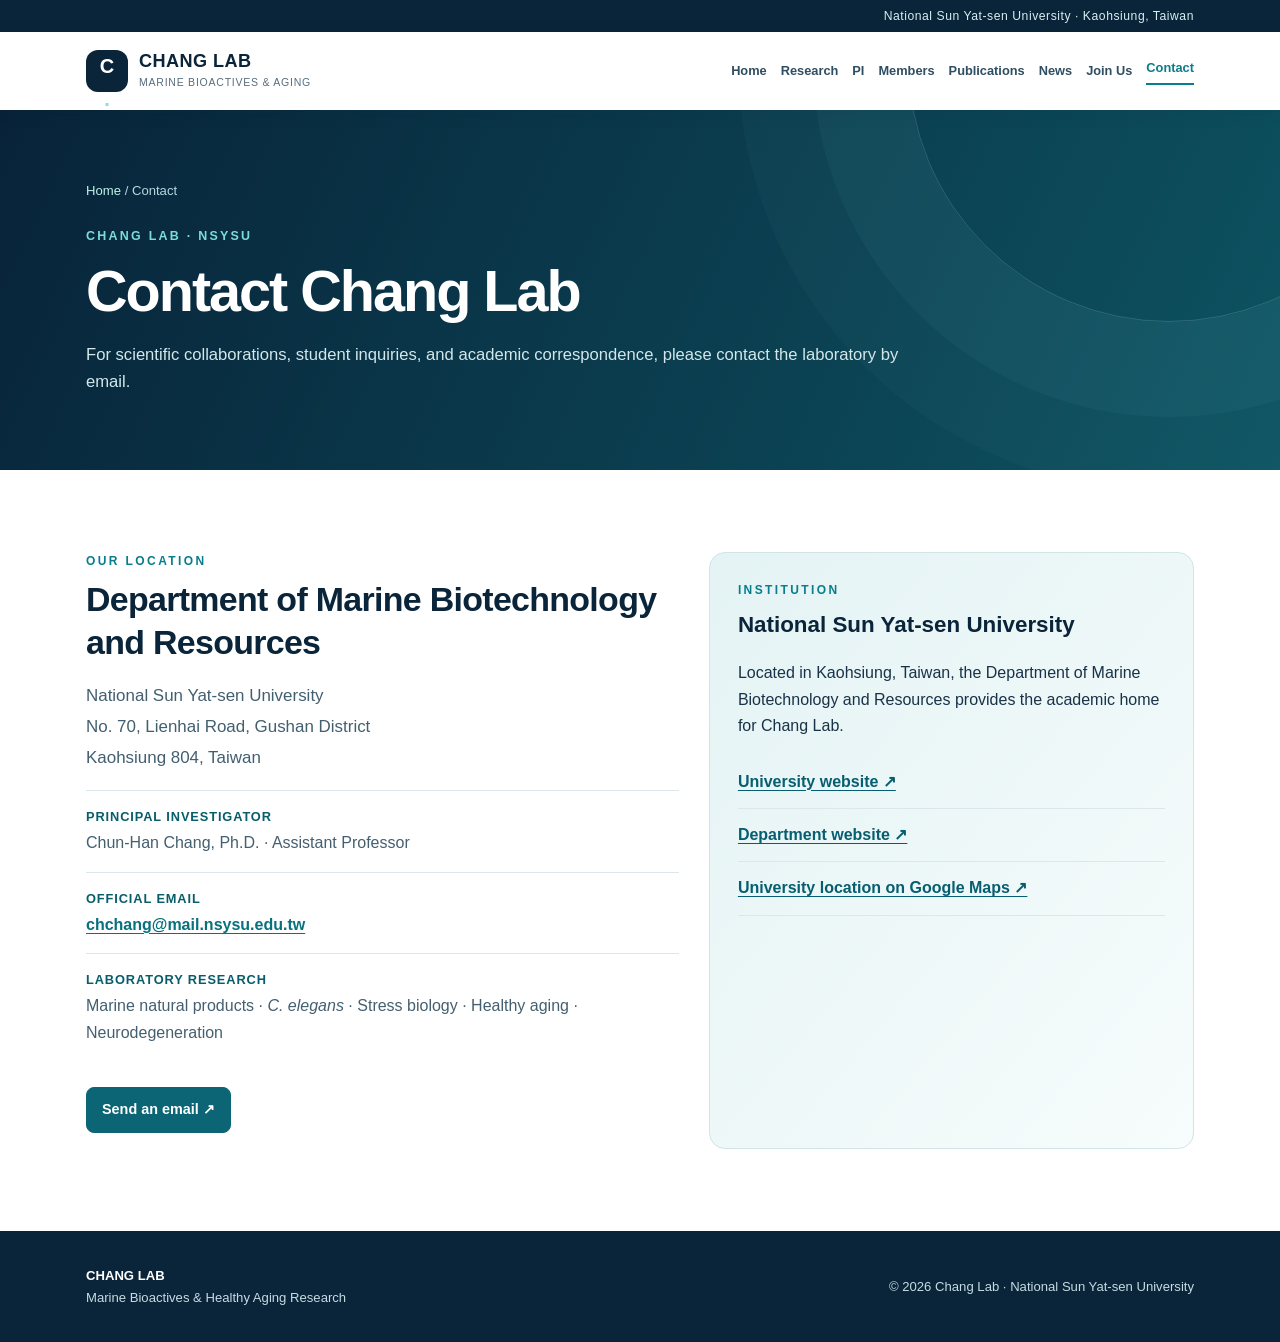
==== contact.html @ 140c8b60 "Add files via upload" ====
<!doctype html><html lang="en"><head><meta charset="utf-8"><meta name="viewport" content="width=device-width,initial-scale=1"><meta name="theme-color" content="#0a2439"><meta name="description" content="Contact information and campus address for Chang Lab at National Sun Yat-sen University."><meta property="og:title" content="Contact | Chang Lab NSYSU"><meta property="og:description" content="Contact information and campus address for Chang Lab at National Sun Yat-sen University."><title>Contact | Chang Lab · NSYSU</title><style>
    :root { --navy:#0a2439; --ink:#193248; --muted:#586e7e; --teal:#087d8c; --teal-dark:#075d6a; --light:#f3f8f9; --paper:#fff; --stroke:#dbe7ea; --accent:#d65742; --max:1120px; }
    * { box-sizing:border-box; }
    html { scroll-behavior:smooth; scroll-padding-top:80px; }
    body { margin:0; font-family: -apple-system,BlinkMacSystemFont,"Segoe UI",Arial,"Noto Sans TC",sans-serif; line-height:1.65; color:var(--ink); background:#fff; }
    a { color:inherit; }
    a:focus-visible, button:focus-visible { outline:3px solid #e69d55; outline-offset:3px; }
    .container { max-width:var(--max); padding:0 26px; margin:0 auto; }
    .topline { background:var(--navy); color:#d8eef3; font-size:.76rem; letter-spacing:.045em; }
    .topline .container { display:flex; justify-content:flex-end; align-items:center; min-height:32px; }
    .topline a { color:#d8eef3; text-decoration:none; }
    header { background:rgba(255,255,255,.97); position:sticky; top:0; z-index:10; box-shadow:0 3px 18px rgba(7,29,43,.07); }
    .nav { display:flex; align-items:center; justify-content:space-between; gap:18px; min-height:78px; }
    .brand { display:flex; gap:11px; align-items:center; text-decoration:none; min-width:0; }
    .brand-logo { width:42px; height:42px; border-radius:12px; background:var(--navy); display:grid; place-items:center; color:#fff; font-weight:800; font-size:20px; flex-shrink:0; }
    .brand-name { font-weight:800; letter-spacing:.025em; color:var(--navy); font-size:1.13rem; white-space:nowrap; line-height:1.15; }
    .brand-sub { font-size:.66rem; color:var(--muted); letter-spacing:.07em; text-transform:uppercase; margin-top:2px; }
    .navlinks { display:flex; align-items:center; gap:21px; }
    .navlinks a { text-decoration:none; font-size:.85rem; font-weight:650; color:#2f4e61; white-space:nowrap; }
    .navlinks a:hover { color:var(--teal); }
    .menu-btn { display:none; border:1px solid var(--stroke); background:#fff; border-radius:9px; padding:8px 12px; color:var(--ink); cursor:pointer; font-size:1rem; }
    .hero { min-height:500px; background:linear-gradient(116deg, #082339 0%, #103b51 55%, #0b5665 100%); overflow:hidden; color:#fff; position:relative; }
    .hero:before { content:""; position:absolute; width:650px; height:650px; border:1px solid rgba(173,232,223,.12); border-radius:50%; top:-300px; right:-130px; box-shadow:0 0 0 90px rgba(179,233,230,.035),0 0 0 180px rgba(179,233,230,.025); }
    .hero-inner { display:grid; grid-template-columns:1.08fr .92fr; gap:36px; align-items:center; min-height:500px; position:relative; }
    .eyebrow { color:#7bddd8; font-size:.78rem; letter-spacing:.18em; text-transform:uppercase; font-weight:700; }
    h1 { font-size:clamp(2.3rem,4.25vw,4rem); line-height:1.19; letter-spacing:-.035em; margin:15px 0 20px; font-weight:800; }
    .hero p { max-width:570px; font-size:1.04rem; color:#cee4e7; margin:0 0 28px; }
    .button { display:inline-flex; align-items:center; justify-content:center; gap:8px; text-decoration:none; background:#e8f8f6; color:#064756; border-radius:7px; padding:12px 20px; font-size:.91rem; font-weight:750; }
    .button:hover { background:#fff; }
    .button-outline { background:transparent; border:1px solid rgba(255,255,255,.47); color:#fff; margin-left:10px; }
    .button-outline:hover { background:rgba(255,255,255,.1); }
    .hero-art { max-width:460px; width:100%; justify-self:end; filter:drop-shadow(0 15px 30px rgba(0,0,0,.12)); }
    section { padding:82px 0; }
    section.alt { background:var(--light); }
    .section-top { display:flex; justify-content:space-between; align-items:end; gap:30px; margin-bottom:30px; }
    .kicker { font-size:.75rem; text-transform:uppercase; letter-spacing:.2em; color:var(--teal); font-weight:800; margin:0 0 7px; }
    h2 { font-size:clamp(1.85rem,2.65vw,2.55rem); color:var(--navy); margin:0; line-height:1.25; letter-spacing:-.02em; }
    .subhead { margin:10px 0 0; color:var(--muted); max-width:700px; font-size:.97rem; }
    .intro-grid { display:grid; grid-template-columns:1.1fr .9fr; gap:56px; align-items:center; }
    .intro-grid p { color:#476072; margin:19px 0; }
    .pill-row { display:flex; flex-wrap:wrap; gap:9px; margin-top:25px; }
    .pill { background:#e9f5f5; border:1px solid #d0e6e7; color:#076677; padding:6px 12px; border-radius:30px; font-size:.79rem; font-weight:700; }
    .panel { border-radius:16px; border:1px solid #cfdee2; background:linear-gradient(145deg,#e7f3f4,#f9fcfc); padding:31px; }
    .panel-num { display:inline-block; color:var(--accent); font-size:3.15rem; font-weight:850; line-height:1; }
    .panel small { display:block; font-size:.8rem; color:var(--muted); margin-top:6px; }
    .panel hr { border:0; border-top:1px solid #d1e0e3; margin:24px 0; }
    .panel h3 { font-size:1.2rem; margin:0 0 7px; color:var(--navy); }
    .panel p { margin:0; font-size:.9rem; }
    .cards { display:grid; grid-template-columns:repeat(3,minmax(0,1fr)); gap:18px; }
    .card { background:#fff; border:1px solid var(--stroke); border-radius:12px; padding:26px; box-shadow:0 9px 26px rgba(9,52,66,.03); }
    .card-symbol { width:52px; height:52px; display:grid; place-items:center; background:#e6f4f4; border-radius:13px; color:var(--teal-dark); margin-bottom:22px; }
    .card h3 { margin:0 0 10px; font-size:1.14rem; color:var(--navy); line-height:1.35; }
    .card p { margin:0; color:var(--muted); font-size:.9rem; }
    .team { display:grid; grid-template-columns:260px 1fr; background:#fff; border:1px solid var(--stroke); border-radius:13px; overflow:hidden; }
    .portrait { min-height:258px; background:linear-gradient(145deg,#0c3448,#0d7480); display:flex; align-items:center; justify-content:center; color:#c3f0e7; position:relative; }
    .portrait svg { max-width:160px; width:70%; }
    .team-content { padding:30px; }
    .team-content h3 { margin:0 0 2px; color:var(--navy); font-size:1.5rem; }
    .team-content .role { color:var(--teal-dark); font-weight:700; font-size:.87rem; margin-bottom:12px; }
    .team-content p { color:var(--muted); font-size:.94rem; }
    .quiet { background:#fff; border:1px dashed #b8cdd1; border-radius:11px; padding:23px; color:var(--muted); }
    .quiet strong { color:var(--navy); }
    .split { display:grid; grid-template-columns:1fr 1fr; gap:20px; }
    .textlink { color:var(--teal-dark); font-weight:700; text-decoration:underline; text-underline-offset:4px; }
    .textlink:hover { color:var(--accent); }
    .contact-grid { display:grid; grid-template-columns:1.1fr .9fr; gap:30px; }
    .contact-info { border-top:1px solid var(--stroke); padding:15px 0; }
    .contact-info strong { display:block; font-size:.8rem; text-transform:uppercase; letter-spacing:.07em; color:var(--teal-dark); }
    .contact-info span { display:block; color:#445f70; margin-top:3px; }
    footer { background:var(--navy); color:#c6dce4; padding:34px 0; font-size:.82rem; }
    footer .container { display:flex; align-items:center; justify-content:space-between; gap:15px; }
    footer b { color:#fff; }
    @media(max-width:980px) { .navlinks { gap:12px; } .navlinks a { font-size:.77rem; } .hero-inner { grid-template-columns:1.2fr .8fr; } }
    @media(max-width:780px) {
      .nav { min-height:69px; } .menu-btn { display:block; }
      .navlinks { display:none; position:absolute; top:100%; left:0; right:0; padding:18px 26px 22px; background:#fff; border-top:1px solid var(--stroke); box-shadow:0 15px 25px rgba(8,28,40,.09); flex-direction:column; align-items:flex-start; gap:15px; }
      .navlinks.open { display:flex; }
      .navlinks a { font-size:.96rem; }
      .hero-inner { grid-template-columns:1fr; min-height:0; padding-top:67px; padding-bottom:60px; }
      .hero-art { max-width:300px; justify-self:center; margin-top:0; }
      .cards, .intro-grid, .contact-grid, .split { grid-template-columns:1fr; }
      .intro-grid { gap:28px; } .cards { gap:13px; }
      .team { grid-template-columns:1fr; } .portrait { min-height:190px; }
      section { padding:62px 0; } .section-top { display:block; }
    }
    @media(max-width:460px) { .container { padding:0 18px; } .brand-sub { font-size:.57rem; } .brand-name { font-size:1rem; } .button-outline { margin-left:0; margin-top:10px; } .hero-actions .button { display:flex; width:100%; } footer .container { display:block; } }
  

    .research-hero { background:linear-gradient(114deg,#082339,#0d5361); color:white; padding:78px 0 72px; position:relative; overflow:hidden; }
    .research-hero:after { content:""; border:1px solid rgba(190,246,236,.18); border-radius:50%; width:540px; height:540px; position:absolute; right:-110px; top:-290px; box-shadow:0 0 0 85px rgba(190,246,236,.035),0 0 0 165px rgba(190,246,236,.025); pointer-events:none; }
    .research-hero .container { position:relative; z-index:1; }
    .research-hero h1 { font-size:clamp(2.5rem,4.8vw,4.2rem); max-width:950px; margin:14px 0 18px; }
    .research-hero p { color:#d1e7eb; max-width:770px; font-size:1.05rem; margin:0; }
    .breadcrumb { font-size:.82rem; color:#b7d8e0; }
    .breadcrumb a { text-decoration:none; color:#c1f3e9; }
    .eyebrow-dark { color:#077987; letter-spacing:.15em; font-size:.78rem; font-weight:800; text-transform:uppercase; margin:0 0 8px; }
    .research-overview { display:grid; grid-template-columns:1.1fr .9fr; gap:55px; align-items:center; }
    .research-overview p { color:#486375; }
    .stat-grid { display:grid; grid-template-columns:1fr 1fr; gap:12px; }
    .stat { border:1px solid var(--stroke); border-radius:13px; background:var(--light); padding:22px; }
    .stat strong { display:block; color:#d65742; font-size:2.5rem; line-height:1; }
    .stat span { display:block; color:#476072; margin-top:12px; font-size:.85rem; }
    .research-unit { display:grid; grid-template-columns:260px 1fr; gap:48px; align-items:start; }
    .research-unit .visual { border:1px solid #cde4e7; background:linear-gradient(145deg,#e7f7f5,#d5e9ee); min-height:260px; border-radius:20px; display:flex; align-items:center; justify-content:center; position:relative; overflow:hidden; }
    .research-unit .visual svg { width:78%; max-width:215px; height:auto; }
    .unit-num { font-size:.78rem; letter-spacing:.2em; text-transform:uppercase; font-weight:800; color:#087d8c; margin:0 0 8px; }
    .research-unit h2 { margin-bottom:18px; }
    .research-unit p { color:#476072; font-size:.98rem; }
    .tags { display:flex; gap:8px; flex-wrap:wrap; margin:23px 0 0; }
    .tags span { background:#e8f5f5; color:#076677; border-radius:24px; padding:6px 12px; font-size:.8rem; font-weight:650; }
    .method-box { margin-top:24px; border-left:3px solid var(--accent); background:#f5fafa; padding:17px 22px; font-size:.92rem; color:#476072; }
    .method-box b { color:var(--navy); }
    .workflow { display:grid; grid-template-columns:repeat(4,minmax(0,1fr)); gap:13px; margin-top:35px; }
    .workflow-item { border:1px solid var(--stroke); border-radius:13px; padding:22px; background:white; min-width:0; }
    .workflow-item .n { color:#c44e3e; font-weight:850; letter-spacing:.08em; font-size:.82rem; }
    .workflow-item h3 { color:var(--navy); margin:9px 0 8px; line-height:1.35; font-size:1.07rem; }
    .workflow-item p { font-size:.88rem; color:#526a77; margin:0; }
    .resource-note { color:var(--muted); font-size:.85rem; margin-top:23px; }
    .cta { display:flex; align-items:center; justify-content:space-between; gap:20px; border-radius:17px; background:linear-gradient(120deg,#0b3145,#0d5262); padding:40px; color:white; }
    .cta h2 { color:white; }
    .cta p { margin:12px 0 0; color:#c9e5e7; }
    .cta a { background:#e8f8f6; color:#064756; white-space:nowrap; }
    @media(max-width:850px){ .research-unit { grid-template-columns:210px 1fr; gap:25px; } .workflow { grid-template-columns:repeat(2,minmax(0,1fr)); } }
    @media(max-width:700px){ .research-overview, .research-unit { grid-template-columns:1fr; } .research-unit .visual { min-height:195px; } .research-unit .visual svg { max-width:160px; } .research-hero { padding:55px 0; } .cta { display:block; padding:28px; } .cta a { margin-top:21px; } }
    @media(max-width:460px){ .workflow { grid-template-columns:1fr; } .stat-grid { grid-template-columns:1fr 1fr; } .stat { padding:17px; } .stat strong { font-size:2rem; } }


  /* Members-page layout: uses the existing Chang Lab design tokens */
  .people-hero { background:linear-gradient(114deg,#082339,#0d5361); color:white; padding:76px 0 74px; position:relative; overflow:hidden; }
  .people-hero:after { content:""; position:absolute; right:-95px; top:-290px; width:530px; height:530px; border:1px solid rgba(190,246,236,.18); border-radius:50%; box-shadow:0 0 0 85px rgba(190,246,236,.035),0 0 0 165px rgba(190,246,236,.025); pointer-events:none; }
  .people-hero .container { position:relative; z-index:1; }
  .people-hero h1 { font-size:clamp(2.5rem,4.8vw,4.2rem); line-height:1.2; margin:14px 0 18px; }
  .people-hero p { color:#d1e7eb; max-width:790px; font-size:1.05rem; margin:0; }
  .member-kicker { margin:0 0 9px; color:var(--teal); font-weight:800; font-size:.77rem; letter-spacing:.18em; text-transform:uppercase; }
  .member-intro { margin-bottom:30px; }
  .member-intro h2 { margin:0 0 9px; }
  .member-intro p:last-child { color:var(--muted); margin:0; }
  .pi-card { display:grid; grid-template-columns:minmax(220px,300px) minmax(0,1fr); border:1px solid var(--stroke); border-radius:19px; overflow:hidden; background:#fff; box-shadow:0 10px 36px rgba(9,43,58,.045); }
  .pi-art { background:linear-gradient(145deg,#dff2f2,#d3e7ef); min-height:370px; padding:28px; display:flex; flex-direction:column; align-items:center; justify-content:center; gap:19px; border-right:1px solid #d5e5e9; }
  .portrait-ring { width:min(74%,220px); aspect-ratio:1; border-radius:50%; background:linear-gradient(160deg,#0a3a4d,#0e6370); display:grid; place-items:center; position:relative; box-shadow:0 0 0 9px rgba(255,255,255,.48); color:#d4fffa; font-weight:800; font-size:clamp(3.5rem,7vw,5.2rem); letter-spacing:-.065em; }
  .portrait-ring:before { content:""; position:absolute; width:76%; height:76%; border:1px solid rgba(195,242,240,.2); border-radius:50%; }
  .pi-art small { color:#456c78; font-size:.78rem; text-align:center; }
  .pi-details { padding:35px 39px; }
  .pi-role { font-size:.8rem; font-weight:800; color:var(--teal); letter-spacing:.11em; text-transform:uppercase; }
  .pi-details h3 { font-size:clamp(1.8rem,2.5vw,2.5rem); line-height:1.16; color:var(--navy); margin:10px 0 7px; }
  .pi-sub { margin:0 0 19px; color:#547084; font-size:1.01rem; }
  .pi-details p:not(.pi-sub) { color:#466172; margin:0 0 16px; }
  .tag-row { display:flex; flex-wrap:wrap; gap:8px; margin:19px 0 24px; }
  .tag-row span { background:#eaf6f5; border:1px solid #cde6e6; border-radius:24px; padding:5px 11px; color:#076577; font-size:.79rem; font-weight:680; }
  .pi-links { display:flex; gap:11px; flex-wrap:wrap; margin-top:23px; }
  .pi-links a { display:inline-flex; align-items:center; gap:7px; border-radius:8px; padding:9px 13px; font-size:.88rem; font-weight:750; text-decoration:none; background:#0b4f5e; color:#fff; }
  .pi-links a.secondary { color:#07576a; border:1px solid #bfdde1; background:#f2fafa; }
  .student-grid { display:grid; grid-template-columns:repeat(2,minmax(0,1fr)); gap:20px; }
  .people-placeholder { border:1px solid var(--stroke); background:#fff; border-radius:16px; padding:28px; min-height:220px; display:flex; flex-direction:column; align-items:flex-start; }
  .people-placeholder .symbol { width:45px; height:45px; border-radius:13px; display:grid; place-items:center; background:#e8f5f5; color:#087180; font-weight:850; font-size:1.25rem; }
  .people-placeholder h3 { margin:21px 0 7px; color:var(--navy); font-size:1.25rem; line-height:1.3; }
  .people-placeholder p { color:#567081; font-size:.94rem; margin:0; }
  .notice { color:#526b7a; font-size:.9rem; margin:21px 0 0; }
  .alumni-panel { display:flex; justify-content:space-between; gap:30px; align-items:center; border-radius:14px; padding:29px 32px; background:#eef6f7; border:1px solid #d2e4e7; }
  .alumni-panel h3 { margin:0 0 5px; color:var(--navy); font-size:1.28rem; }
  .alumni-panel p { margin:0; font-size:.94rem; color:#526f80; }
  .alumni-panel .alumni-icon { font-size:2.7rem; font-weight:900; color:var(--accent); line-height:1; }
  .join-cta { display:flex; align-items:center; justify-content:space-between; gap:24px; border-radius:17px; background:linear-gradient(115deg,#0b3145,#0d5262); padding:36px 40px; color:white; }
  .join-cta h2 { color:#fff; font-size:1.7rem; }
  .join-cta p { color:#c9e5e7; margin:11px 0 0; }
  .join-cta a { display:inline-block; background:#e8f8f6; color:#064756; text-decoration:none; font-weight:750; border-radius:7px; padding:11px 16px; white-space:nowrap; }
  @media(max-width:800px) {
    .pi-card { grid-template-columns:240px minmax(0,1fr); }
    .pi-art { min-height:300px; }
    .pi-details { padding:28px; }
  }
  @media(max-width:670px) {
    .people-hero { padding:55px 0 58px; }
    .pi-card { grid-template-columns:1fr; }
    .pi-art { min-height:230px; border-right:0; border-bottom:1px solid #d5e5e9; }
    .portrait-ring { width:145px; font-size:3.5rem; }
    .pi-details { padding:26px; }
    .student-grid { grid-template-columns:1fr; }
    .alumni-panel { padding:23px; }
    .join-cta { display:block; padding:28px; }
    .join-cta a { margin-top:20px; }
  }


/* Unified navigation & post-CV content */
.navlinks { gap:14px; }
.navlinks a {font-size:.80rem;}
.navlinks a[aria-current="page"] {color:var(--teal);border-bottom:2px solid var(--teal);padding-bottom:5px;}
.skip-link {position:absolute;left:-9999px;top:7px;z-index:50;background:#fff;color:#0a2439;padding:8px 15px;}
.skip-link:focus {left:12px;}
:root { --max:1160px; }
.page-hero { background:linear-gradient(115deg,#082339,#0d5361);color:#fff;padding:70px 0 74px;position:relative;overflow:hidden; }
.page-hero:after { content:"";position:absolute;border:1px solid rgba(206,250,245,.17);height:520px;width:520px;border-radius:50%;right:-150px;top:-310px;box-shadow:0 0 0 95px rgba(170,234,239,.035),0 0 0 170px rgba(170,234,239,.025);pointer-events:none; }
.page-hero .container {position:relative;z-index:1;}
.page-hero h1 {margin:11px 0 15px;font-size:clamp(2.5rem,4.5vw,4.1rem);}
.page-hero p {max-width:850px;color:#d2e8eb;font-size:1.04rem;margin:0;}
.lead {font-size:1.06rem;line-height:1.83;max-width:840px;color:#425f70;}
.stack {display:grid;gap:16px;}
.blocktitle {font-size:1.4rem;margin:0 0 14px;color:var(--navy);}
.info-grid {display:grid;grid-template-columns:repeat(3,minmax(0,1fr));gap:17px;}
.info-grid.two {grid-template-columns:repeat(2,minmax(0,1fr));}
.info-card {padding:24px;background:#fff;border:1px solid var(--stroke);border-radius:14px;}
.info-card h3 {margin:0 0 8px;font-size:1.05rem;color:var(--navy);}
.info-card p {margin:0;color:#536c78;font-size:.92rem;}
.info-card .date {font-weight:800;color:#a84c3b;font-size:.77rem;letter-spacing:.06em;text-transform:uppercase;margin:0 0 8px;}
.layout-side {display:grid;grid-template-columns:minmax(0,2fr) minmax(260px,1fr);gap:48px;align-items:start;}
.list-clean {list-style:none;padding:0;margin:0;}
.list-clean li {padding:13px 0;border-bottom:1px solid var(--stroke);}
.inline-link {color:#06717f;font-weight:730;text-decoration:underline;text-underline-offset:3px;}
.inline-link:hover {color:#d65742;}
.timeline {border-left:2px solid #c6dfe1;padding-left:23px;display:grid;gap:25px;}
.timeline-item {position:relative;}
.timeline-item:before {content:"";position:absolute;left:-32px;top:7px;width:14px;height:14px;background:#0b8390;border-radius:50%;border:3px solid #fff;box-shadow:0 0 0 1px #8bc7ce;}
.timeline-item time {display:block;color:#b04e3d;font-size:.82rem;font-weight:800;}
.timeline-item h3 {font-size:1.1rem;line-height:1.42;margin:3px 0;color:var(--navy);}
.timeline-item p {margin:4px 0;color:#516b7c;font-size:.93rem;}
.mini-note {padding:18px 20px;border:1px solid #cfe4e7;background:#f1f8f9;border-radius:12px;color:#496575;font-size:.91rem;}
.site-button {display:inline-flex;align-items:center;gap:8px;text-decoration:none;border:1px solid #0b6574;border-radius:8px;padding:10px 15px;font-weight:800;font-size:.9rem;background:#0b6574;color:white;}
.site-button:hover{background:#064654;color:white;}
.site-button.ghost {background:#fff;color:#0b6574;}
.year-head {display:flex;align-items:center;gap:15px;margin:35px 0 18px;}
.year-head h2 {font-size:1.6rem;margin:0;}
.year-head:after {content:"";display:block;flex:1;border-top:1px solid var(--stroke);}
.pub-list {display:grid;gap:11px;}
.pub-item {border:1px solid var(--stroke);background:white;border-radius:11px;padding:21px 23px;}
.pub-item .pub-id {color:#a84e3d;font-size:.77rem;font-weight:800;letter-spacing:.06em;}
.pub-item h3 {font-size:1.02rem;line-height:1.5;margin:7px 0;color:#0b2b3f;}
.pub-item .authors {font-size:.87rem;color:#536c7d;line-height:1.6;margin:0 0 6px;}
.pub-item .journal {font-size:.9rem;color:#24495c;line-height:1.55;margin:0;}
.pub-item .pub-link {font-size:.84rem;display:inline-block;color:#076b7a;font-weight:750;margin-top:9px;}
.pub-count {color:#5d7884;font-size:.9rem;margin:7px 0 0;}
.filter-bar {display:flex;gap:12px;align-items:center;flex-wrap:wrap;padding:20px;background:#f4fafb;border-radius:12px;border:1px solid #d5e8ea;margin-top:27px;}
.filter-bar input,.filter-bar select {border:1px solid #bfd6db;padding:10px 12px;border-radius:8px;background:#fff;font:inherit;font-size:.94rem;color:var(--ink);}
.filter-bar input{flex:1;min-width:230px;}
.filter-bar select{min-width:145px;}
.statline {display:flex;gap:16px;flex-wrap:wrap;margin-top:16px;color:#d7e9ed;font-size:.88rem;}
.statline span{padding:6px 12px;border:1px solid rgba(198,235,233,.25);border-radius:20px;}
.news-story {border-bottom:1px solid var(--stroke);padding:26px 0;}
.news-story:first-child {padding-top:4px;}
.news-story .date{font-size:.83rem;font-weight:800;color:#a84e3d;letter-spacing:.04em;}
.news-story h2{font-size:1.5rem;margin:7px 0 10px;}
.news-story p{color:#506a7b;max-width:790px;}
.poster-list{display:grid;gap:12px;margin-top:19px;}
.poster-entry{padding:15px 18px;background:#f4f9fa;border:1px solid var(--stroke);border-radius:10px;}
.poster-entry strong{color:var(--navy);font-size:.94rem;}
.poster-entry p{margin:5px 0 0;font-size:.84rem;}
.address-panel{background:linear-gradient(130deg,#e4f3f4,#f7fcfc);border:1px solid #d1e4e8;border-radius:16px;padding:28px;}
.address-panel a {color:#075e70;}
.form-note{font-size:.89rem;color:#5e7785;}
.join-step{display:grid;grid-template-columns:45px 1fr;gap:15px;align-items:start;padding:18px 0;border-top:1px solid var(--stroke);}
.join-step .num{width:37px;height:37px;background:#e2f3f3;color:#077887;display:grid;place-items:center;font-weight:800;border-radius:50%;}
.join-step h3{font-size:1.05rem;margin:2px 0 5px;color:var(--navy);}
.join-step p{margin:0;color:#526e7d;font-size:.94rem;}
@media(max-width:1050px) { .navlinks{gap:10px}.navlinks a{font-size:.73rem;} }
@media(max-width:950px) { .menu-btn{display:block;} .navlinks{display:none;position:absolute;top:100%;left:0;right:0;padding:18px 26px 22px;background:#fff;border-top:1px solid var(--stroke);box-shadow:0 15px 25px rgba(8,28,40,.09);flex-direction:column;align-items:flex-start;gap:15px;} .navlinks.open{display:flex;} .navlinks a{font-size:.96rem;} }
@media(max-width:780px) {.info-grid,.info-grid.two,.layout-side{grid-template-columns:1fr;} .page-hero{padding:54px 0;} .info-grid{gap:12px;}}
@media(max-width:460px){.filter-bar input,.filter-bar select{width:100%;min-width:0;} .pub-item{padding:17px;} }
</style></head><body><a href="#main" class="skip-link">Skip to content</a>
    <div class="topline"><div class="container"><a href="https://www.nsysu.edu.tw/" target="_blank" rel="noopener noreferrer">National Sun Yat-sen University · Kaohsiung, Taiwan</a></div></div>
    <header><div class="container nav"><a class="brand" href="index.html" aria-label="Chang Lab Home"><div class="brand-logo">C<span style="color:#88dfd8">.</span></div><div><div class="brand-name">CHANG LAB</div><div class="brand-sub">Marine bioactives &amp; aging</div></div></a><button class="menu-btn" type="button" id="menuButton" aria-controls="navLinks" aria-expanded="false">☰ Menu</button><nav class="navlinks" id="navLinks" aria-label="Main navigation"><a href="index.html">Home</a><a href="research.html">Research</a><a href="pi.html">PI</a><a href="members.html">Members</a><a href="publications.html">Publications</a><a href="news.html">News</a><a href="join.html">Join Us</a><a href="contact.html" aria-current="page">Contact</a></nav></div></header><main id="main"><div class="page-hero"><div class="container"><div class="breadcrumb"><a href="index.html">Home</a> / Contact</div><div class="eyebrow" style="margin-top:24px">CHANG LAB · NSYSU</div><h1>Contact Chang Lab</h1><p>For scientific collaborations, student inquiries, and academic correspondence, please contact the laboratory by email.</p></div></div><section><div class="container contact-grid"><div><p class="kicker">OUR LOCATION</p><h2>Department of Marine Biotechnology and Resources</h2><p class="lead">National Sun Yat-sen University<br>No. 70, Lienhai Road, Gushan District<br>Kaohsiung 804, Taiwan</p><div class="contact-info"><strong>Principal Investigator</strong><span>Chun-Han Chang, Ph.D. · Assistant Professor</span></div><div class="contact-info"><strong>Official email</strong><span><a class="inline-link" href="mailto:chchang@mail.nsysu.edu.tw">chchang@mail.nsysu.edu.tw</a></span></div><div class="contact-info"><strong>Laboratory research</strong><span>Marine natural products · <em>C. elegans</em> · Stress biology · Healthy aging · Neurodegeneration</span></div><p style="margin-top:26px"><a class="site-button" href="mailto:chchang@mail.nsysu.edu.tw?subject=Chang%20Lab%20Inquiry">Send an email ↗</a></p></div><div class="address-panel"><p class="kicker">INSTITUTION</p><h3 class="blocktitle">National Sun Yat-sen University</h3><p>Located in Kaohsiung, Taiwan, the Department of Marine Biotechnology and Resources provides the academic home for Chang Lab.</p><ul class="list-clean"><li><a class="inline-link" href="https://www.nsysu.edu.tw/" target="_blank" rel="noopener noreferrer">University website ↗</a></li><li><a class="inline-link" href="https://mbr.nsysu.edu.tw/" target="_blank" rel="noopener noreferrer">Department website ↗</a></li><li><a class="inline-link" href="https://www.google.com/maps/search/?api=1&amp;query=National%20Sun%20Yat-sen%20University%20Kaohsiung" target="_blank" rel="noopener noreferrer">University location on Google Maps ↗</a></li></ul></div></div></section></main><footer><div class="container"><div><b>CHANG LAB</b><br>Marine Bioactives &amp; Healthy Aging Research</div><div>© <span id="year">2026</span> Chang Lab · National Sun Yat-sen University</div></div></footer><script>(function(){const button=document.getElementById('menuButton'),nav=document.getElementById('navLinks');if(button&&nav){button.addEventListener('click',()=>{const x=nav.classList.toggle('open');button.setAttribute('aria-expanded',String(x))});nav.querySelectorAll('a').forEach(link=>link.addEventListener('click',()=>{nav.classList.remove('open');button.setAttribute('aria-expanded','false')}));}document.getElementById('year').textContent=new Date().getFullYear();})();
</script></body></html>
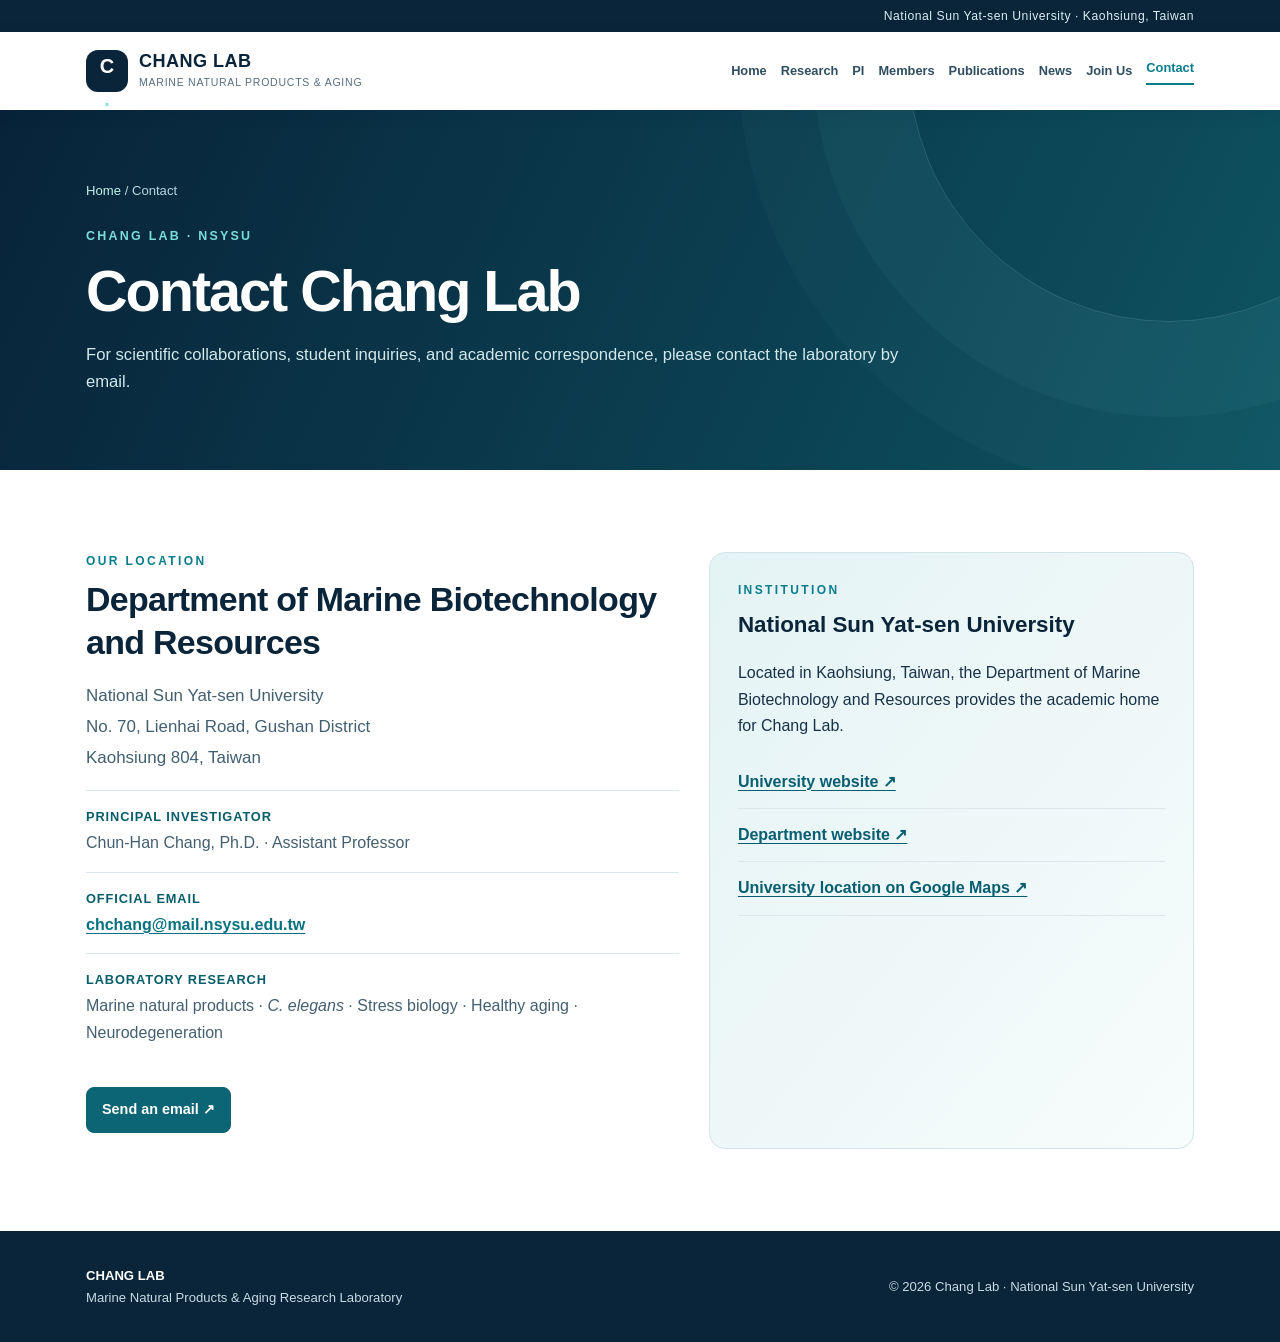
==== commit 85534495: "Standardize official lab name across all website pages" ====
--- a/contact.html
+++ b/contact.html
@@ -1,4 +1,5 @@
-<!doctype html><html lang="en"><head><meta charset="utf-8"><meta name="viewport" content="width=device-width,initial-scale=1"><meta name="theme-color" content="#0a2439"><meta name="description" content="Contact information and campus address for Chang Lab at National Sun Yat-sen University."><meta property="og:title" content="Contact | Chang Lab NSYSU"><meta property="og:description" content="Contact information and campus address for Chang Lab at National Sun Yat-sen University."><title>Contact | Chang Lab · NSYSU</title><style>
+<!DOCTYPE html>
+<html lang="en"><head><meta charset="utf-8"/><meta content="width=device-width,initial-scale=1" name="viewport"/><meta content="#0a2439" name="theme-color"/><meta content="Contact information and campus address for Chang Lab at National Sun Yat-sen University." name="description"/><meta content="Contact | Chang Lab NSYSU" property="og:title"/><meta content="Contact information and campus address for Chang Lab at National Sun Yat-sen University." property="og:description"/><title>Contact | Chang Lab · NSYSU</title><style>
     :root { --navy:#0a2439; --ink:#193248; --muted:#586e7e; --teal:#087d8c; --teal-dark:#075d6a; --light:#f3f8f9; --paper:#fff; --stroke:#dbe7ea; --accent:#d65742; --max:1120px; }
     * { box-sizing:border-box; }
     html { scroll-behavior:smooth; scroll-padding-top:80px; }
@@ -255,7 +256,7 @@
 @media(max-width:950px) { .menu-btn{display:block;} .navlinks{display:none;position:absolute;top:100%;left:0;right:0;padding:18px 26px 22px;background:#fff;border-top:1px solid var(--stroke);box-shadow:0 15px 25px rgba(8,28,40,.09);flex-direction:column;align-items:flex-start;gap:15px;} .navlinks.open{display:flex;} .navlinks a{font-size:.96rem;} }
 @media(max-width:780px) {.info-grid,.info-grid.two,.layout-side{grid-template-columns:1fr;} .page-hero{padding:54px 0;} .info-grid{gap:12px;}}
 @media(max-width:460px){.filter-bar input,.filter-bar select{width:100%;min-width:0;} .pub-item{padding:17px;} }
-</style></head><body><a href="#main" class="skip-link">Skip to content</a>
-    <div class="topline"><div class="container"><a href="https://www.nsysu.edu.tw/" target="_blank" rel="noopener noreferrer">National Sun Yat-sen University · Kaohsiung, Taiwan</a></div></div>
-    <header><div class="container nav"><a class="brand" href="index.html" aria-label="Chang Lab Home"><div class="brand-logo">C<span style="color:#88dfd8">.</span></div><div><div class="brand-name">CHANG LAB</div><div class="brand-sub">Marine bioactives &amp; aging</div></div></a><button class="menu-btn" type="button" id="menuButton" aria-controls="navLinks" aria-expanded="false">☰ Menu</button><nav class="navlinks" id="navLinks" aria-label="Main navigation"><a href="index.html">Home</a><a href="research.html">Research</a><a href="pi.html">PI</a><a href="members.html">Members</a><a href="publications.html">Publications</a><a href="news.html">News</a><a href="join.html">Join Us</a><a href="contact.html" aria-current="page">Contact</a></nav></div></header><main id="main"><div class="page-hero"><div class="container"><div class="breadcrumb"><a href="index.html">Home</a> / Contact</div><div class="eyebrow" style="margin-top:24px">CHANG LAB · NSYSU</div><h1>Contact Chang Lab</h1><p>For scientific collaborations, student inquiries, and academic correspondence, please contact the laboratory by email.</p></div></div><section><div class="container contact-grid"><div><p class="kicker">OUR LOCATION</p><h2>Department of Marine Biotechnology and Resources</h2><p class="lead">National Sun Yat-sen University<br>No. 70, Lienhai Road, Gushan District<br>Kaohsiung 804, Taiwan</p><div class="contact-info"><strong>Principal Investigator</strong><span>Chun-Han Chang, Ph.D. · Assistant Professor</span></div><div class="contact-info"><strong>Official email</strong><span><a class="inline-link" href="mailto:chchang@mail.nsysu.edu.tw">chchang@mail.nsysu.edu.tw</a></span></div><div class="contact-info"><strong>Laboratory research</strong><span>Marine natural products · <em>C. elegans</em> · Stress biology · Healthy aging · Neurodegeneration</span></div><p style="margin-top:26px"><a class="site-button" href="mailto:chchang@mail.nsysu.edu.tw?subject=Chang%20Lab%20Inquiry">Send an email ↗</a></p></div><div class="address-panel"><p class="kicker">INSTITUTION</p><h3 class="blocktitle">National Sun Yat-sen University</h3><p>Located in Kaohsiung, Taiwan, the Department of Marine Biotechnology and Resources provides the academic home for Chang Lab.</p><ul class="list-clean"><li><a class="inline-link" href="https://www.nsysu.edu.tw/" target="_blank" rel="noopener noreferrer">University website ↗</a></li><li><a class="inline-link" href="https://mbr.nsysu.edu.tw/" target="_blank" rel="noopener noreferrer">Department website ↗</a></li><li><a class="inline-link" href="https://www.google.com/maps/search/?api=1&amp;query=National%20Sun%20Yat-sen%20University%20Kaohsiung" target="_blank" rel="noopener noreferrer">University location on Google Maps ↗</a></li></ul></div></div></section></main><footer><div class="container"><div><b>CHANG LAB</b><br>Marine Bioactives &amp; Healthy Aging Research</div><div>© <span id="year">2026</span> Chang Lab · National Sun Yat-sen University</div></div></footer><script>(function(){const button=document.getElementById('menuButton'),nav=document.getElementById('navLinks');if(button&&nav){button.addEventListener('click',()=>{const x=nav.classList.toggle('open');button.setAttribute('aria-expanded',String(x))});nav.querySelectorAll('a').forEach(link=>link.addEventListener('click',()=>{nav.classList.remove('open');button.setAttribute('aria-expanded','false')}));}document.getElementById('year').textContent=new Date().getFullYear();})();
+</style></head><body><a class="skip-link" href="#main">Skip to content</a>
+<div class="topline"><div class="container"><a href="https://www.nsysu.edu.tw/" rel="noopener noreferrer" target="_blank">National Sun Yat-sen University · Kaohsiung, Taiwan</a></div></div>
+<header><div class="container nav"><a aria-label="Chang Lab Home" class="brand" href="index.html"><div class="brand-logo">C<span style="color:#88dfd8">.</span></div><div><div class="brand-name">CHANG LAB</div><div class="brand-sub">Marine Natural Products &amp; Aging</div></div></a><button aria-controls="navLinks" aria-expanded="false" class="menu-btn" id="menuButton" type="button">☰ Menu</button><nav aria-label="Main navigation" class="navlinks" id="navLinks"><a href="index.html">Home</a><a href="research.html">Research</a><a href="pi.html">PI</a><a href="members.html">Members</a><a href="publications.html">Publications</a><a href="news.html">News</a><a href="join.html">Join Us</a><a aria-current="page" href="contact.html">Contact</a></nav></div></header><main id="main"><div class="page-hero"><div class="container"><div class="breadcrumb"><a href="index.html">Home</a> / Contact</div><div class="eyebrow" style="margin-top:24px">CHANG LAB · NSYSU</div><h1>Contact Chang Lab</h1><p>For scientific collaborations, student inquiries, and academic correspondence, please contact the laboratory by email.</p></div></div><section><div class="container contact-grid"><div><p class="kicker">OUR LOCATION</p><h2>Department of Marine Biotechnology and Resources</h2><p class="lead">National Sun Yat-sen University<br/>No. 70, Lienhai Road, Gushan District<br/>Kaohsiung 804, Taiwan</p><div class="contact-info"><strong>Principal Investigator</strong><span>Chun-Han Chang, Ph.D. · Assistant Professor</span></div><div class="contact-info"><strong>Official email</strong><span><a class="inline-link" href="mailto:chchang@mail.nsysu.edu.tw">chchang@mail.nsysu.edu.tw</a></span></div><div class="contact-info"><strong>Laboratory research</strong><span>Marine natural products · <em>C. elegans</em> · Stress biology · Healthy aging · Neurodegeneration</span></div><p style="margin-top:26px"><a class="site-button" href="mailto:chchang@mail.nsysu.edu.tw?subject=Chang%20Lab%20Inquiry">Send an email ↗</a></p></div><div class="address-panel"><p class="kicker">INSTITUTION</p><h3 class="blocktitle">National Sun Yat-sen University</h3><p>Located in Kaohsiung, Taiwan, the Department of Marine Biotechnology and Resources provides the academic home for Chang Lab.</p><ul class="list-clean"><li><a class="inline-link" href="https://www.nsysu.edu.tw/" rel="noopener noreferrer" target="_blank">University website ↗</a></li><li><a class="inline-link" href="https://mbr.nsysu.edu.tw/" rel="noopener noreferrer" target="_blank">Department website ↗</a></li><li><a class="inline-link" href="https://www.google.com/maps/search/?api=1&amp;query=National%20Sun%20Yat-sen%20University%20Kaohsiung" rel="noopener noreferrer" target="_blank">University location on Google Maps ↗</a></li></ul></div></div></section></main><footer><div class="container"><div><b>CHANG LAB</b><br/>Marine Natural Products &amp; Aging Research Laboratory</div><div>© <span id="year">2026</span> Chang Lab · National Sun Yat-sen University</div></div></footer><script>(function(){const button=document.getElementById('menuButton'),nav=document.getElementById('navLinks');if(button&&nav){button.addEventListener('click',()=>{const x=nav.classList.toggle('open');button.setAttribute('aria-expanded',String(x))});nav.querySelectorAll('a').forEach(link=>link.addEventListener('click',()=>{nav.classList.remove('open');button.setAttribute('aria-expanded','false')}));}document.getElementById('year').textContent=new Date().getFullYear();})();
 </script></body></html>
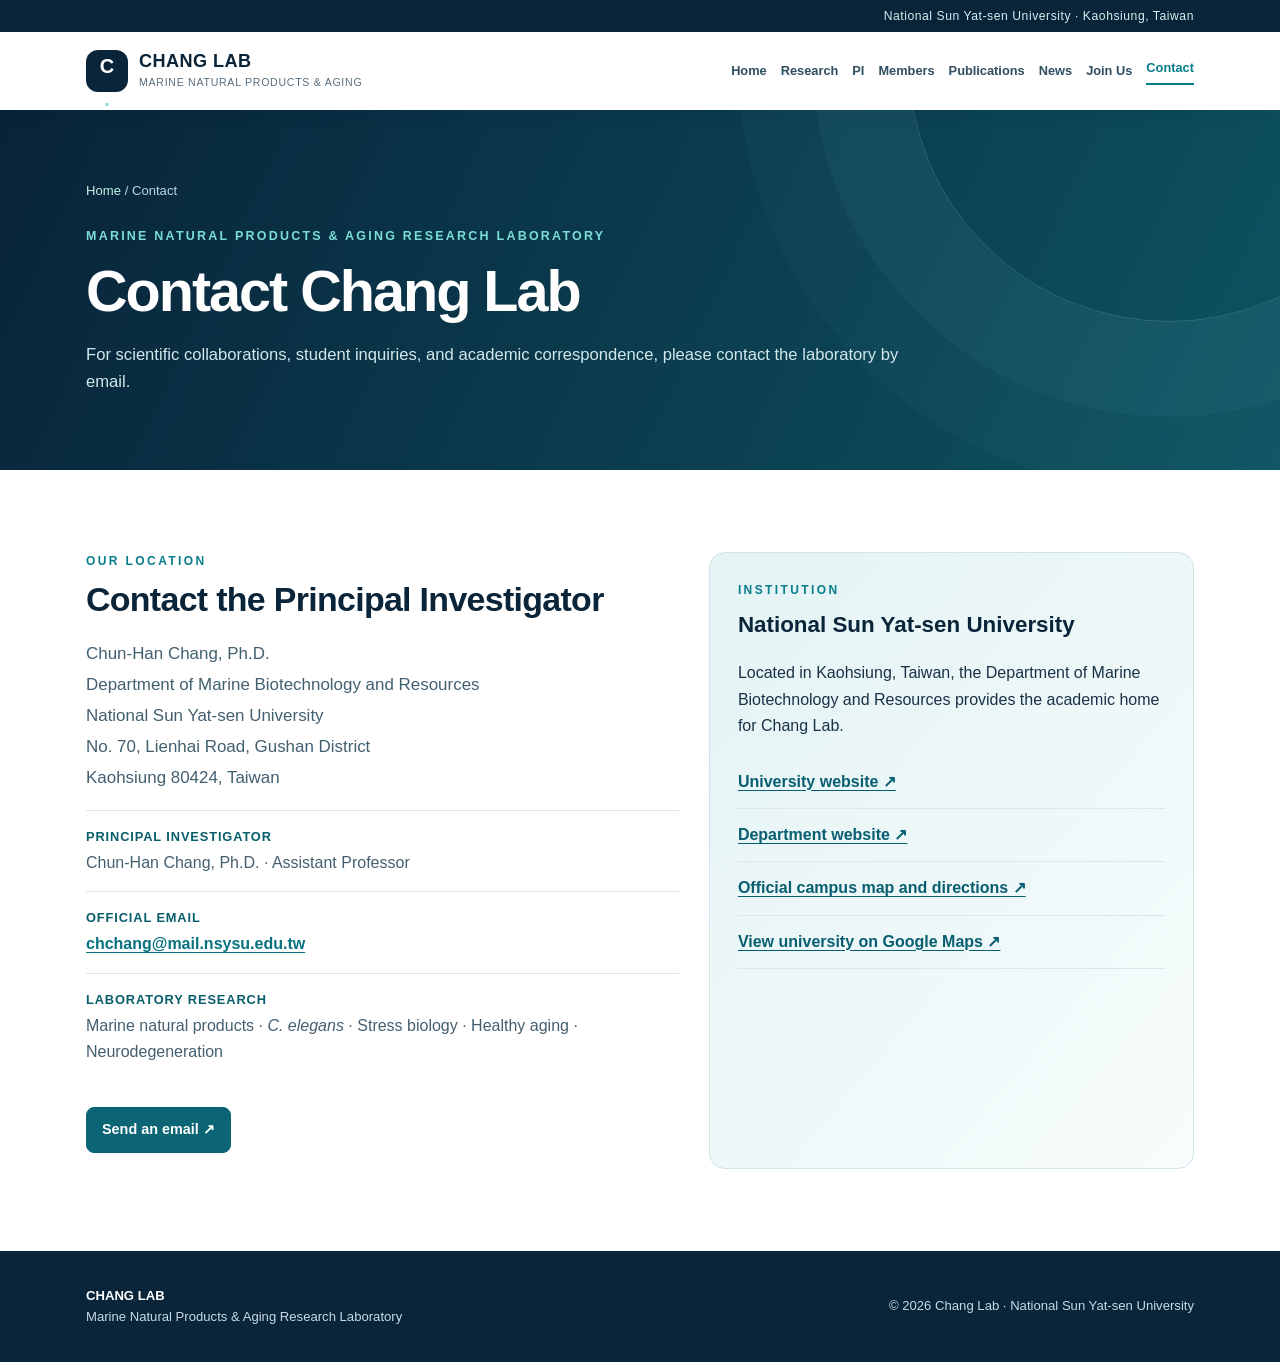
==== commit f32d025c: "Correct contact postcode and add official campus directions Sanitized-from: bfd5339b3eaf9ff32e52476f" ====
--- a/contact.html
+++ b/contact.html
@@ -258,5 +258,5 @@
 @media(max-width:460px){.filter-bar input,.filter-bar select{width:100%;min-width:0;} .pub-item{padding:17px;} }
 </style></head><body><a class="skip-link" href="#main">Skip to content</a>
 <div class="topline"><div class="container"><a href="https://www.nsysu.edu.tw/" rel="noopener noreferrer" target="_blank">National Sun Yat-sen University · Kaohsiung, Taiwan</a></div></div>
-<header><div class="container nav"><a aria-label="Chang Lab Home" class="brand" href="index.html"><div class="brand-logo">C<span style="color:#88dfd8">.</span></div><div><div class="brand-name">CHANG LAB</div><div class="brand-sub">Marine Natural Products &amp; Aging</div></div></a><button aria-controls="navLinks" aria-expanded="false" class="menu-btn" id="menuButton" type="button">☰ Menu</button><nav aria-label="Main navigation" class="navlinks" id="navLinks"><a href="index.html">Home</a><a href="research.html">Research</a><a href="pi.html">PI</a><a href="members.html">Members</a><a href="publications.html">Publications</a><a href="news.html">News</a><a href="join.html">Join Us</a><a aria-current="page" href="contact.html">Contact</a></nav></div></header><main id="main"><div class="page-hero"><div class="container"><div class="breadcrumb"><a href="index.html">Home</a> / Contact</div><div class="eyebrow" style="margin-top:24px">CHANG LAB · NSYSU</div><h1>Contact Chang Lab</h1><p>For scientific collaborations, student inquiries, and academic correspondence, please contact the laboratory by email.</p></div></div><section><div class="container contact-grid"><div><p class="kicker">OUR LOCATION</p><h2>Department of Marine Biotechnology and Resources</h2><p class="lead">National Sun Yat-sen University<br/>No. 70, Lienhai Road, Gushan District<br/>Kaohsiung 804, Taiwan</p><div class="contact-info"><strong>Principal Investigator</strong><span>Chun-Han Chang, Ph.D. · Assistant Professor</span></div><div class="contact-info"><strong>Official email</strong><span><a class="inline-link" href="mailto:chchang@mail.nsysu.edu.tw">chchang@mail.nsysu.edu.tw</a></span></div><div class="contact-info"><strong>Laboratory research</strong><span>Marine natural products · <em>C. elegans</em> · Stress biology · Healthy aging · Neurodegeneration</span></div><p style="margin-top:26px"><a class="site-button" href="mailto:chchang@mail.nsysu.edu.tw?subject=Chang%20Lab%20Inquiry">Send an email ↗</a></p></div><div class="address-panel"><p class="kicker">INSTITUTION</p><h3 class="blocktitle">National Sun Yat-sen University</h3><p>Located in Kaohsiung, Taiwan, the Department of Marine Biotechnology and Resources provides the academic home for Chang Lab.</p><ul class="list-clean"><li><a class="inline-link" href="https://www.nsysu.edu.tw/" rel="noopener noreferrer" target="_blank">University website ↗</a></li><li><a class="inline-link" href="https://mbr.nsysu.edu.tw/" rel="noopener noreferrer" target="_blank">Department website ↗</a></li><li><a class="inline-link" href="https://www.google.com/maps/search/?api=1&amp;query=National%20Sun%20Yat-sen%20University%20Kaohsiung" rel="noopener noreferrer" target="_blank">University location on Google Maps ↗</a></li></ul></div></div></section></main><footer><div class="container"><div><b>CHANG LAB</b><br/>Marine Natural Products &amp; Aging Research Laboratory</div><div>© <span id="year">2026</span> Chang Lab · National Sun Yat-sen University</div></div></footer><script>(function(){const button=document.getElementById('menuButton'),nav=document.getElementById('navLinks');if(button&&nav){button.addEventListener('click',()=>{const x=nav.classList.toggle('open');button.setAttribute('aria-expanded',String(x))});nav.querySelectorAll('a').forEach(link=>link.addEventListener('click',()=>{nav.classList.remove('open');button.setAttribute('aria-expanded','false')}));}document.getElementById('year').textContent=new Date().getFullYear();})();
+<header><div class="container nav"><a aria-label="Chang Lab Home" class="brand" href="index.html"><div class="brand-logo">C<span style="color:#88dfd8">.</span></div><div><div class="brand-name">CHANG LAB</div><div class="brand-sub">Marine Natural Products &amp; Aging</div></div></a><button aria-controls="navLinks" aria-expanded="false" class="menu-btn" id="menuButton" type="button">☰ Menu</button><nav aria-label="Main navigation" class="navlinks" id="navLinks"><a href="index.html">Home</a><a href="research.html">Research</a><a href="pi.html">PI</a><a href="members.html">Members</a><a href="publications.html">Publications</a><a href="news.html">News</a><a href="join.html">Join Us</a><a aria-current="page" href="contact.html">Contact</a></nav></div></header><main id="main"><div class="page-hero"><div class="container"><div class="breadcrumb"><a href="index.html">Home</a> / Contact</div><div class="eyebrow" style="margin-top:24px">MARINE NATURAL PRODUCTS &amp; AGING RESEARCH LABORATORY</div><h1>Contact Chang Lab</h1><p>For scientific collaborations, student inquiries, and academic correspondence, please contact the laboratory by email.</p></div></div><section><div class="container contact-grid"><div><p class="kicker">OUR LOCATION</p><h2>Contact the Principal Investigator</h2><p class="lead">Chun-Han Chang, Ph.D.<br/>Department of Marine Biotechnology and Resources<br/>National Sun Yat-sen University<br/>No. 70, Lienhai Road, Gushan District<br/>Kaohsiung 80424, Taiwan</p><div class="contact-info"><strong>Principal Investigator</strong><span>Chun-Han Chang, Ph.D. · Assistant Professor</span></div><div class="contact-info"><strong>Official email</strong><span><a class="inline-link" href="mailto:chchang@mail.nsysu.edu.tw">chchang@mail.nsysu.edu.tw</a></span></div><div class="contact-info"><strong>Laboratory research</strong><span>Marine natural products · <em>C. elegans</em> · Stress biology · Healthy aging · Neurodegeneration</span></div><p style="margin-top:26px"><a class="site-button" href="mailto:chchang@mail.nsysu.edu.tw?subject=Chang%20Lab%20Inquiry">Send an email ↗</a></p></div><div class="address-panel"><p class="kicker">INSTITUTION</p><h3 class="blocktitle">National Sun Yat-sen University</h3><p>Located in Kaohsiung, Taiwan, the Department of Marine Biotechnology and Resources provides the academic home for Chang Lab.</p><ul class="list-clean"><li><a class="inline-link" href="https://www.nsysu.edu.tw/" rel="noopener noreferrer" target="_blank">University website ↗</a></li><li><a class="inline-link" href="https://mbr.nsysu.edu.tw/" rel="noopener noreferrer" target="_blank">Department website ↗</a></li><li><a class="inline-link" href="https://www.nsysu.edu.tw/p/412-1000-1503.php?Lang=en" rel="noopener noreferrer" target="_blank">Official campus map and directions ↗</a></li><li><a class="inline-link" href="https://www.google.com/maps/search/?api=1&amp;query=National%20Sun%20Yat-sen%20University%20Kaohsiung" rel="noopener noreferrer" target="_blank">View university on Google Maps ↗</a></li></ul></div></div></section></main><footer><div class="container"><div><b>CHANG LAB</b><br/>Marine Natural Products &amp; Aging Research Laboratory</div><div>© <span id="year">2026</span> Chang Lab · National Sun Yat-sen University</div></div></footer><script>(function(){const button=document.getElementById('menuButton'),nav=document.getElementById('navLinks');if(button&&nav){button.addEventListener('click',()=>{const x=nav.classList.toggle('open');button.setAttribute('aria-expanded',String(x))});nav.querySelectorAll('a').forEach(link=>link.addEventListener('click',()=>{nav.classList.remove('open');button.setAttribute('aria-expanded','false')}));}document.getElementById('year').textContent=new Date().getFullYear();})();
 </script></body></html>
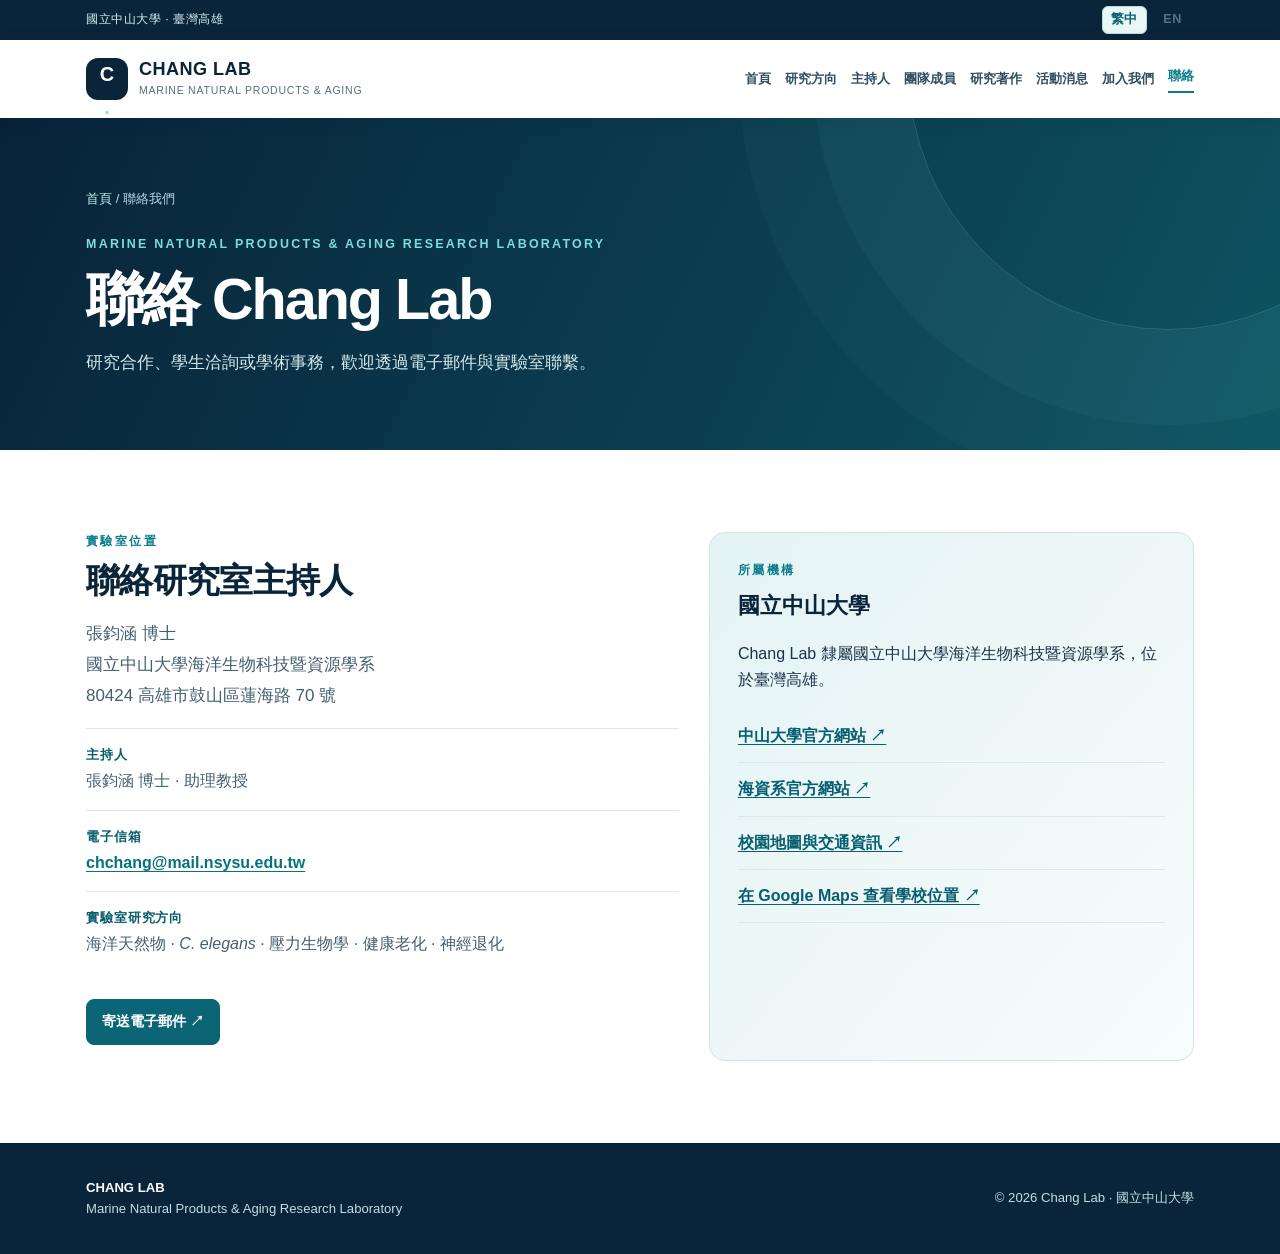
==== commit e2f3c867: "Add Traditional Chinese and English switching across lab website while preserving scholarly citation" ====
--- a/contact.html
+++ b/contact.html
@@ -256,7 +256,9 @@
 @media(max-width:950px) { .menu-btn{display:block;} .navlinks{display:none;position:absolute;top:100%;left:0;right:0;padding:18px 26px 22px;background:#fff;border-top:1px solid var(--stroke);box-shadow:0 15px 25px rgba(8,28,40,.09);flex-direction:column;align-items:flex-start;gap:15px;} .navlinks.open{display:flex;} .navlinks a{font-size:.96rem;} }
 @media(max-width:780px) {.info-grid,.info-grid.two,.layout-side{grid-template-columns:1fr;} .page-hero{padding:54px 0;} .info-grid{gap:12px;}}
 @media(max-width:460px){.filter-bar input,.filter-bar select{width:100%;min-width:0;} .pub-item{padding:17px;} }
-</style></head><body><a class="skip-link" href="#main">Skip to content</a>
+</style><link rel="stylesheet" href="assets/site-i18n.css"/>
+<script src="assets/site-i18n.js" defer></script>
+</head><body><a class="skip-link" href="#main">Skip to content</a>
 <div class="topline"><div class="container"><a href="https://www.nsysu.edu.tw/" rel="noopener noreferrer" target="_blank">National Sun Yat-sen University · Kaohsiung, Taiwan</a></div></div>
 <header><div class="container nav"><a aria-label="Chang Lab Home" class="brand" href="index.html"><div class="brand-logo">C<span style="color:#88dfd8">.</span></div><div><div class="brand-name">CHANG LAB</div><div class="brand-sub">Marine Natural Products &amp; Aging</div></div></a><button aria-controls="navLinks" aria-expanded="false" class="menu-btn" id="menuButton" type="button">☰ Menu</button><nav aria-label="Main navigation" class="navlinks" id="navLinks"><a href="index.html">Home</a><a href="research.html">Research</a><a href="pi.html">PI</a><a href="members.html">Members</a><a href="publications.html">Publications</a><a href="news.html">News</a><a href="join.html">Join Us</a><a aria-current="page" href="contact.html">Contact</a></nav></div></header><main id="main"><div class="page-hero"><div class="container"><div class="breadcrumb"><a href="index.html">Home</a> / Contact</div><div class="eyebrow" style="margin-top:24px">MARINE NATURAL PRODUCTS &amp; AGING RESEARCH LABORATORY</div><h1>Contact Chang Lab</h1><p>For scientific collaborations, student inquiries, and academic correspondence, please contact the laboratory by email.</p></div></div><section><div class="container contact-grid"><div><p class="kicker">OUR LOCATION</p><h2>Contact the Principal Investigator</h2><p class="lead">Chun-Han Chang, Ph.D.<br/>Department of Marine Biotechnology and Resources<br/>National Sun Yat-sen University<br/>No. 70, Lienhai Road, Gushan District<br/>Kaohsiung 80424, Taiwan</p><div class="contact-info"><strong>Principal Investigator</strong><span>Chun-Han Chang, Ph.D. · Assistant Professor</span></div><div class="contact-info"><strong>Official email</strong><span><a class="inline-link" href="mailto:chchang@mail.nsysu.edu.tw">chchang@mail.nsysu.edu.tw</a></span></div><div class="contact-info"><strong>Laboratory research</strong><span>Marine natural products · <em>C. elegans</em> · Stress biology · Healthy aging · Neurodegeneration</span></div><p style="margin-top:26px"><a class="site-button" href="mailto:chchang@mail.nsysu.edu.tw?subject=Chang%20Lab%20Inquiry">Send an email ↗</a></p></div><div class="address-panel"><p class="kicker">INSTITUTION</p><h3 class="blocktitle">National Sun Yat-sen University</h3><p>Located in Kaohsiung, Taiwan, the Department of Marine Biotechnology and Resources provides the academic home for Chang Lab.</p><ul class="list-clean"><li><a class="inline-link" href="https://www.nsysu.edu.tw/" rel="noopener noreferrer" target="_blank">University website ↗</a></li><li><a class="inline-link" href="https://mbr.nsysu.edu.tw/" rel="noopener noreferrer" target="_blank">Department website ↗</a></li><li><a class="inline-link" href="https://www.nsysu.edu.tw/p/412-1000-1503.php?Lang=en" rel="noopener noreferrer" target="_blank">Official campus map and directions ↗</a></li><li><a class="inline-link" href="https://www.google.com/maps/search/?api=1&amp;query=National%20Sun%20Yat-sen%20University%20Kaohsiung" rel="noopener noreferrer" target="_blank">View university on Google Maps ↗</a></li></ul></div></div></section></main><footer><div class="container"><div><b>CHANG LAB</b><br/>Marine Natural Products &amp; Aging Research Laboratory</div><div>© <span id="year">2026</span> Chang Lab · National Sun Yat-sen University</div></div></footer><script>(function(){const button=document.getElementById('menuButton'),nav=document.getElementById('navLinks');if(button&&nav){button.addEventListener('click',()=>{const x=nav.classList.toggle('open');button.setAttribute('aria-expanded',String(x))});nav.querySelectorAll('a').forEach(link=>link.addEventListener('click',()=>{nav.classList.remove('open');button.setAttribute('aria-expanded','false')}));}document.getElementById('year').textContent=new Date().getFullYear();})();
 </script></body></html>
--- a/assets/site-i18n.css
+++ b/assets/site-i18n.css
@@ -0,0 +1,10 @@
+/* Bilingual UI for Chang Lab inner pages. */
+html[data-language="zh-TW"] .university-en,html[data-language="en"] .university-zh{display:none}
+.topline .container{display:flex;align-items:center;justify-content:space-between;gap:14px;flex-wrap:wrap;min-height:40px}
+.topline .container>a{font-size:.77rem;line-height:1.45}
+.language-options{display:inline-flex;align-items:center;gap:4px;white-space:nowrap;margin-left:auto}
+.language-options a{display:inline-flex;align-items:center;justify-content:center;min-width:43px;padding:4px 8px;border-radius:6px;border:1px solid transparent;color:#567482;font-size:.79rem;font-weight:800;text-decoration:none;line-height:1.4}
+.language-options a[aria-current="true"]{color:#085f70;background:#eaf7f7;border-color:#b8dddd}
+.language-options a:hover{background:#eaf7f7;color:#076675}
+.language-options a:focus-visible{outline:2px solid #0b7782;outline-offset:2px}
+@media(max-width:470px){.topline .container{gap:6px}.topline .container>a{font-size:.68rem}.language-options a{min-width:34px;padding:4px;font-size:.73rem}}
